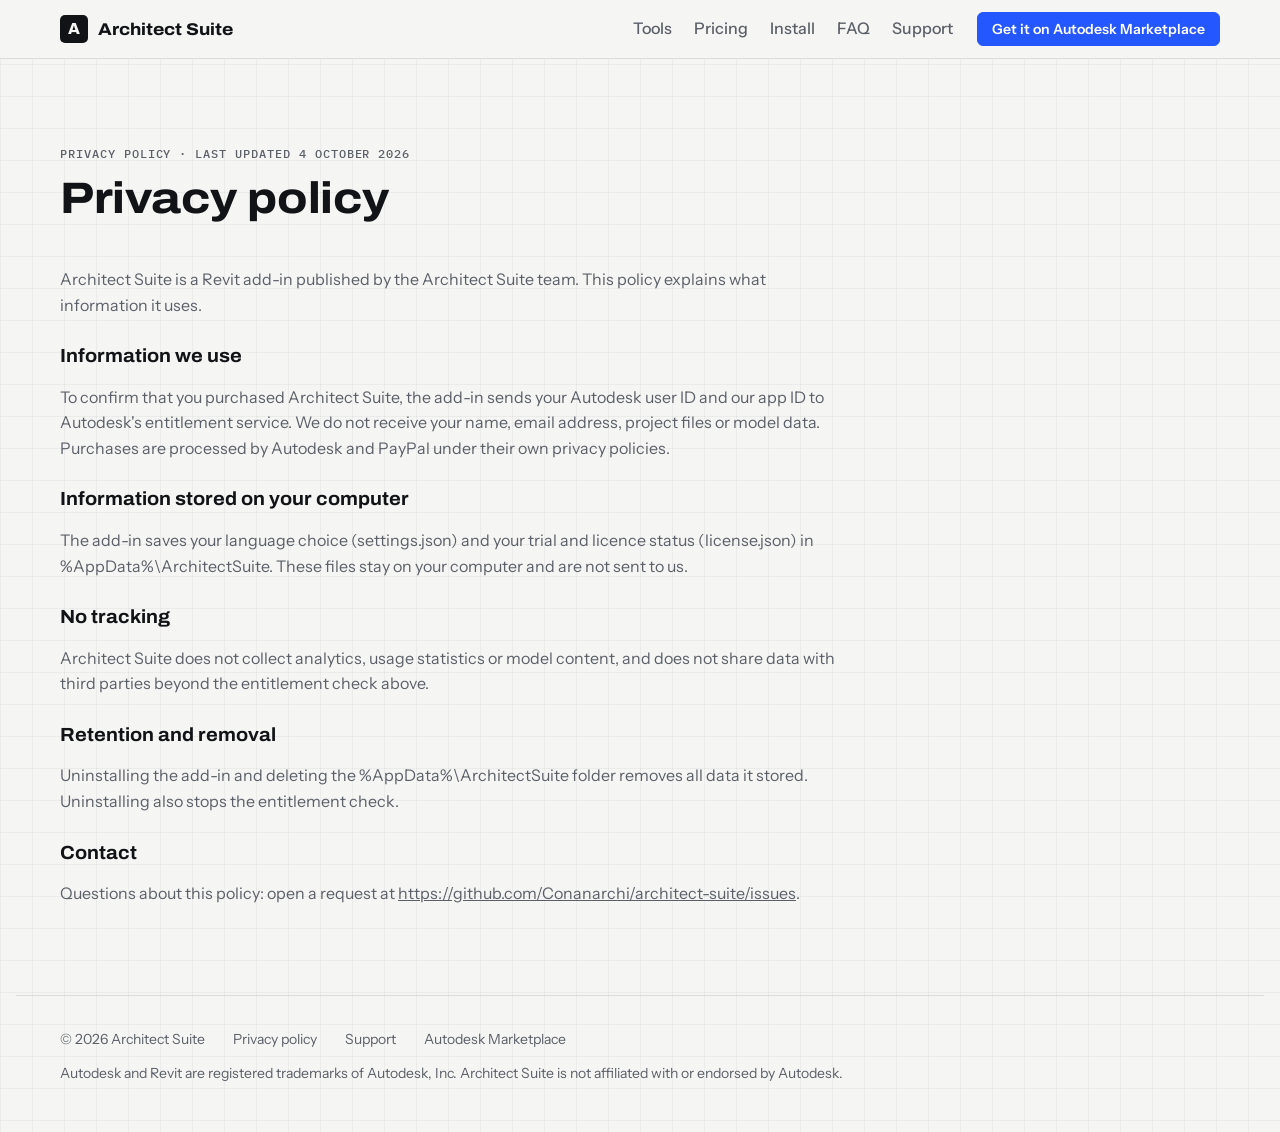
==== privacy.html @ 5c549547 "Add privacy policy page for Architect Suite" ====
<!doctype html>
<html lang="en">
<head>
<meta charset="utf-8">
<meta name="viewport" content="width=device-width, initial-scale=1, viewport-fit=cover">
<meta name="description" content="Architect Suite: nine Revit productivity tools for tagging, numbering, schedules, finish walls, joins and model audit. Revit 2020-2026, five languages.">
<meta property="og:title" content="Architect Suite for Revit">
<meta property="og:description" content="Nine Revit tools, one ribbon tab. 30-day free trial on the Autodesk Marketplace.">
<meta property="og:url" content="https://conanarchi.github.io/architect-suite/">
<title>Architect Suite Privacy Policy</title>
<link rel="preconnect" href="https://fonts.googleapis.com">
<link rel="preconnect" href="https://fonts.gstatic.com" crossorigin>
<link rel="stylesheet" href="https://fonts.googleapis.com/css2?family=Archivo:wdth,wght@100..125,500..800&family=Instrument+Sans:wght@400;500;600&family=IBM+Plex+Mono:wght@400;500&display=swap">
<link rel="stylesheet" href="style.css">
</head>
<body>
<header class="top">
  <div class="wrap">
    <a class="brand" href="index.html"><span class="mark">A</span>Architect Suite</a>
    <nav class="links" aria-label="Sections">
      <a href="index.html#tools">Tools</a><a href="index.html#pricing">Pricing</a><a href="index.html#install">Install</a><a href="index.html#faq">FAQ</a><a href="index.html#support">Support</a>
    </nav>
    <a class="btn primary small" href="https://marketplace.autodesk.com/" target="_blank" rel="noopener">Get it on Autodesk Marketplace</a>
  </div>
</header>
<main class="wrap"><section id="privacy" style="border-top:0">
    <div class="sec-head">
      <span class="label">Privacy policy · last updated 4 October 2026</span>
      <h2>Privacy policy</h2>
    </div>
    <div class="policy">
      <p>Architect Suite is a Revit add-in published by the Architect Suite team. This policy explains what information it uses.</p>
      <h3>Information we use</h3>
      <p>To confirm that you purchased Architect Suite, the add-in sends your Autodesk user ID and our app ID to Autodesk's entitlement service. We do not receive your name, email address, project files or model data. Purchases are processed by Autodesk and PayPal under their own privacy policies.</p>
      <h3>Information stored on your computer</h3>
      <p>The add-in saves your language choice (settings.json) and your trial and licence status (license.json) in %AppData%\ArchitectSuite. These files stay on your computer and are not sent to us.</p>
      <h3>No tracking</h3>
      <p>Architect Suite does not collect analytics, usage statistics or model content, and does not share data with third parties beyond the entitlement check above.</p>
      <h3>Retention and removal</h3>
      <p>Uninstalling the add-in and deleting the %AppData%\ArchitectSuite folder removes all data it stored. Uninstalling also stops the entitlement check.</p>
      <h3>Contact</h3>
      <p>Questions about this policy: open a request at <a href="https://github.com/Conanarchi/architect-suite/issues">https://github.com/Conanarchi/architect-suite/issues</a>.</p>
    </div>
  </section>
</main>
<footer>
  <div class="wrap">
    <span>© 2026 Architect Suite</span>
    <a href="privacy.html">Privacy policy</a>
    <a href="index.html#support">Support</a>
    <a href="https://marketplace.autodesk.com/" target="_blank" rel="noopener">Autodesk Marketplace</a>
    <span class="tm">Autodesk and Revit are registered trademarks of Autodesk, Inc. Architect Suite is not affiliated with or endorsed by Autodesk.</span>
  </div>
</footer>
</body>
</html>
---- style.css ----
body{margin:0} img{max-width:100%} [hidden]{display:none!important}
:root{
--paper:#F5F6F4; --sheet:#FFFFFF; --ink:#121316; --muted:#5B5F67; --line:#D8DBDE; --grid:rgba(18,19,22,.045);
--accent:#2457FF; --accent-ink:#FFFFFF; --accent-soft:#E7ECFF; --ok:#0E8A50;
--chrome:#0B0C0E; --chrome-fg:#F2F3F5; --chrome-muted:#8E929A;
--display:"Archivo","Arial Narrow",Arial,sans-serif;
--body:"Instrument Sans","Segoe UI",Arial,sans-serif;
--mono:"IBM Plex Mono",Consolas,"Courier New",monospace;
--icon-filter:none;
}
@media (prefers-color-scheme: dark){:root:not([data-theme="light"]){
--paper:#0E0F12; --sheet:#16181C; --ink:#EDEEF0; --muted:#9A9EA6; --line:#2B2E34; --grid:rgba(237,238,240,.04);
--accent:#7A93FF; --accent-ink:#0E0F12; --accent-soft:#1C2340; --ok:#3CCB86;
--chrome:#050506; --chrome-fg:#F2F3F5; --chrome-muted:#8E929A; --icon-filter:invert(1); color-scheme:dark}}
:root[data-theme="dark"]{
--paper:#0E0F12; --sheet:#16181C; --ink:#EDEEF0; --muted:#9A9EA6; --line:#2B2E34; --grid:rgba(237,238,240,.04);
--accent:#7A93FF; --accent-ink:#0E0F12; --accent-soft:#1C2340; --ok:#3CCB86;
--chrome:#050506; --chrome-fg:#F2F3F5; --chrome-muted:#8E929A; --icon-filter:invert(1); color-scheme:dark}
*{box-sizing:border-box}
html{scroll-behavior:smooth}
@media (prefers-reduced-motion: reduce){html{scroll-behavior:auto}}
body{background:var(--paper);color:var(--ink);font:16px/1.6 var(--body);
background-image:linear-gradient(var(--grid) 1px,transparent 1px),linear-gradient(90deg,var(--grid) 1px,transparent 1px);
background-size:32px 32px;padding-inline:16px}
.wrap{max-width:1160px;margin-inline:auto}
a{color:inherit}
h1,h2,h3{font-family:var(--display);text-wrap:balance;margin:0;line-height:1.08}
h2{font-size:clamp(28px,4vw,44px);font-stretch:112%;font-weight:750;letter-spacing:-.01em}
h3{font-size:19px;font-weight:700;font-stretch:105%}
p{margin:0}
.label{font:500 12px/1.2 var(--mono);letter-spacing:.08em;text-transform:uppercase;color:var(--muted)}
.lead{color:var(--muted);font-size:18px;max-width:62ch}
:focus-visible{outline:2px solid var(--accent);outline-offset:3px;border-radius:4px}
.btn{display:inline-flex;align-items:center;gap:8px;font:600 15px/1 var(--body);text-decoration:none;
padding:13px 20px;border-radius:6px;border:1.5px solid var(--ink);color:var(--ink);background:transparent;cursor:pointer;transition:transform .15s ease,background .15s ease}
.btn:hover{transform:translateY(-1px)}
.btn.primary{background:var(--accent);border-color:var(--accent);color:var(--accent-ink)}
.btn.small{padding:9px 14px;font-size:14px}
header.top{position:sticky;top:env(safe-area-inset-top,0px);z-index:10;background:color-mix(in srgb,var(--paper) 88%,transparent);
backdrop-filter:blur(8px);border-bottom:1px solid var(--line);margin-inline:-16px;padding:12px 16px}
header.top .wrap{display:flex;align-items:center;gap:24px}
.brand{display:flex;align-items:center;gap:10px;text-decoration:none;font:750 17px/1 var(--display);font-stretch:110%}
.mark{width:28px;height:28px;border-radius:5px;background:var(--ink);color:var(--paper);display:grid;place-items:center;font:800 16px/1 var(--display)}
nav.links{display:flex;gap:22px;margin-left:auto}
nav.links a{text-decoration:none;font-weight:500;color:var(--muted)}
nav.links a:hover{color:var(--ink)}
@media (max-width:820px){nav.links{display:none} header.top .btn{margin-left:auto}}
section{padding-block:88px}
section+section{border-top:1px solid var(--line)}
.sec-head{display:flex;flex-direction:column;gap:14px;margin-bottom:44px}
.hero{padding-block:64px 72px}
.hero-grid{display:grid;grid-template-columns:minmax(0,1fr) minmax(0,1.12fr);gap:56px;align-items:center}
@media (max-width:960px){.hero-grid{grid-template-columns:1fr}}
.hero h1{font-size:clamp(40px,6.2vw,76px);font-weight:800;font-stretch:118%;letter-spacing:-.02em}
.hero h1 em{font-style:normal;color:var(--accent)}
.hero .copy{display:flex;flex-direction:column;gap:24px;min-width:0}
.cta-row{display:flex;flex-wrap:wrap;gap:12px}
.specs{display:grid;grid-template-columns:repeat(4,auto);gap:0;border:1px solid var(--line);background:var(--sheet);width:max-content;max-width:100%}
.specs div{padding:10px 16px;border-left:1px solid var(--line);display:flex;flex-direction:column;gap:2px}
.specs div:first-child{border-left:0}
.specs b{font:700 18px/1.1 var(--display);font-variant-numeric:tabular-nums}
@media (max-width:560px){.specs{grid-template-columns:repeat(2,auto)} .specs div:nth-child(3){border-left:0} .specs div:nth-child(n+3){border-top:1px solid var(--line)}}
.mock-frame{position:relative;min-width:0}
.mock{border:1px solid var(--chrome);border-radius:6px;overflow:hidden;background:var(--sheet);box-shadow:0 30px 60px -30px rgba(0,0,0,.35);font-size:12.5px}
.mock .bar{background:var(--chrome);color:var(--chrome-fg);display:flex;align-items:center;gap:8px;padding:9px 12px;font-weight:600}
.mock .bar .m{width:18px;height:18px;border-radius:3px;background:var(--chrome-fg);color:var(--chrome);display:grid;place-items:center;font:800 11px/1 var(--display)}
.mock .bar .crumb{color:var(--chrome-muted);font-weight:500}
.mock .bar .lang{margin-left:auto;border:1px solid #3F3F46;border-radius:3px;padding:3px 22px 3px 8px;color:var(--chrome-fg);font-weight:500}
.mock .body{display:grid;grid-template-columns:150px minmax(0,1fr)}
.mock .side{border-right:1px solid var(--line);padding:10px 0;display:flex;flex-direction:column}
.mock .side span{display:flex;align-items:center;gap:8px;padding:6px 12px;font-weight:600}
.mock .side span.on{background:var(--paper);box-shadow:inset 3px 0 0 var(--ink)}
.mock .side .ic{width:15px;height:15px;flex:none}
.mock .page{padding:14px 16px;display:flex;flex-direction:column;gap:10px;min-width:0}
.mock .page h4{margin:0;font:800 18px/1 var(--display);font-stretch:110%}
.mock .cols{display:grid;grid-template-columns:1fr 1fr;gap:10px}
.mock .card{border:1px solid var(--line);border-radius:4px;padding:10px;display:flex;flex-direction:column;gap:6px}
.mock .card .label{font-size:10px}
.cb{display:flex;align-items:center;gap:7px}
.cb i{width:12px;height:12px;border:1.5px solid var(--muted);border-radius:2px;flex:none}
.cb i.x{background:var(--ink);border-color:var(--ink)}
.dd{border:1px solid var(--line);border-radius:3px;padding:2px 6px;color:var(--muted);font-size:11px;margin-left:auto;white-space:nowrap;overflow:hidden;text-overflow:ellipsis;max-width:110px}
.mock .foot{border-top:1px solid var(--line);display:flex;align-items:center;gap:8px;padding:9px 14px;color:var(--muted)}
.mock .foot .dot{width:7px;height:7px;border-radius:50%;background:var(--ok)}
.mock .foot .run{margin-left:auto;background:var(--chrome);color:var(--chrome-fg);border-radius:3px;padding:6px 16px;font-weight:600}
@media (max-width:560px){.mock .body{grid-template-columns:1fr} .mock .side{display:none} .mock .cols{grid-template-columns:1fr}}
.titleblock{position:absolute;right:-10px;bottom:-26px;background:var(--sheet);border:1.5px solid var(--ink);display:grid;grid-template-columns:auto auto;font:500 10.5px/1.3 var(--mono);text-transform:uppercase;letter-spacing:.06em}
.titleblock div{padding:5px 9px;border-left:1px solid var(--line);border-top:1px solid var(--line)}
.titleblock div:nth-child(odd){border-left:0;color:var(--muted)}
.titleblock div:nth-child(-n+2){border-top:0}
@media (max-width:560px){.titleblock{position:static;margin-top:10px;width:max-content}}
.tools{display:grid;grid-template-columns:repeat(3,minmax(0,1fr));gap:1px;background:var(--line);border:1px solid var(--line)}
@media (max-width:900px){.tools{grid-template-columns:repeat(2,minmax(0,1fr))}}
@media (max-width:600px){.tools{grid-template-columns:1fr}}
.tool{background:var(--sheet);padding:26px;display:flex;flex-direction:column;gap:12px;min-width:0}
.tool .head{display:flex;align-items:center;gap:12px}
.tool .ic{width:28px;height:28px;flex:none}
.tool .tag{margin-left:auto;font:500 11px/1 var(--mono);letter-spacing:.06em;text-transform:uppercase;border:1px solid var(--line);border-radius:20px;padding:5px 9px;color:var(--muted);white-space:nowrap}
.tool .tag.free{border-color:var(--ok);color:var(--ok)}
.tool p{color:var(--muted)}
.tool ul{margin:0;padding-left:18px;color:var(--ink);font-size:15px;display:flex;flex-direction:column;gap:4px}
.steps{display:grid;grid-template-columns:repeat(4,minmax(0,1fr));gap:24px;counter-reset:s}
@media (max-width:900px){.steps{grid-template-columns:repeat(2,minmax(0,1fr))}}
@media (max-width:520px){.steps{grid-template-columns:1fr}}
.step{border-top:2px solid var(--ink);padding-top:16px;display:flex;flex-direction:column;gap:8px;min-width:0}
.step .n{font:500 13px/1 var(--mono);color:var(--accent)}
.step p{color:var(--muted)}
.langs{display:flex;flex-wrap:wrap;gap:10px;margin-top:8px}
.langs span{font:700 22px/1 var(--display);font-stretch:105%;padding:12px 18px;border:1.5px solid var(--line);border-radius:6px;background:var(--sheet)}
.langs span:first-child{border-color:var(--ink)}
.plans{display:grid;grid-template-columns:repeat(3,minmax(0,1fr));gap:20px;align-items:stretch}
@media (max-width:900px){.plans{grid-template-columns:1fr}}
.plan{background:var(--sheet);border:1px solid var(--line);border-radius:8px;padding:28px;display:flex;flex-direction:column;gap:16px;min-width:0}
.plan.best{border:2px solid var(--accent)}
.plan .price{font:800 44px/1 var(--display);font-stretch:110%;font-variant-numeric:tabular-nums}
.plan .price small{font:500 15px/1 var(--body);color:var(--muted);margin-left:4px}
.plan .was{color:var(--muted);font-size:14px}
.plan ul{margin:0;padding-left:18px;display:flex;flex-direction:column;gap:6px;flex:1}
.plan .pill{align-self:flex-start;font:600 12px/1 var(--mono);letter-spacing:.05em;text-transform:uppercase;background:var(--accent-soft);color:var(--accent);padding:6px 10px;border-radius:20px}
.trialnote{margin-top:20px;color:var(--muted)}
.install{display:grid;grid-template-columns:minmax(0,1.2fr) minmax(0,1fr);gap:48px}
@media (max-width:860px){.install{grid-template-columns:1fr}}
.install ol{margin:0;padding-left:22px;display:flex;flex-direction:column;gap:12px}
.req{background:var(--sheet);border:1px solid var(--line);border-radius:8px;overflow:hidden}
.req table{width:100%;border-collapse:collapse;font-size:15px}
.req th,.req td{text-align:left;padding:11px 16px;border-top:1px solid var(--line);vertical-align:top}
.req tr:first-child th,.req tr:first-child td{border-top:0}
.req th{font:500 12px/1.4 var(--mono);text-transform:uppercase;letter-spacing:.06em;color:var(--muted);width:38%}
.faq{display:flex;flex-direction:column;border-top:1px solid var(--line);max-width:860px}
.faq details{border-bottom:1px solid var(--line);padding:18px 0}
.faq summary{cursor:pointer;font-weight:600;font-size:17px;list-style:none;display:flex;justify-content:space-between;gap:16px}
.faq summary::after{content:"+";font:500 20px/1 var(--mono);color:var(--muted)}
.faq details[open] summary::after{content:"−"}
.faq details p{margin-top:10px;color:var(--muted);max-width:68ch}
.support{display:flex;flex-wrap:wrap;gap:16px;align-items:center}
.addr{font:500 18px/1 var(--mono);background:var(--sheet);border:1px solid var(--line);padding:14px 16px;border-radius:6px;user-select:all}
.policy{max-width:72ch;display:flex;flex-direction:column;gap:18px}
.policy h3{margin-top:10px}
.policy p{color:var(--muted)}
footer{border-top:1px solid var(--line);padding-block:32px 48px;color:var(--muted);font-size:14px}
footer .wrap{display:flex;flex-wrap:wrap;gap:12px 28px;align-items:center}
footer a{text-decoration:none}
footer .tm{flex-basis:100%}
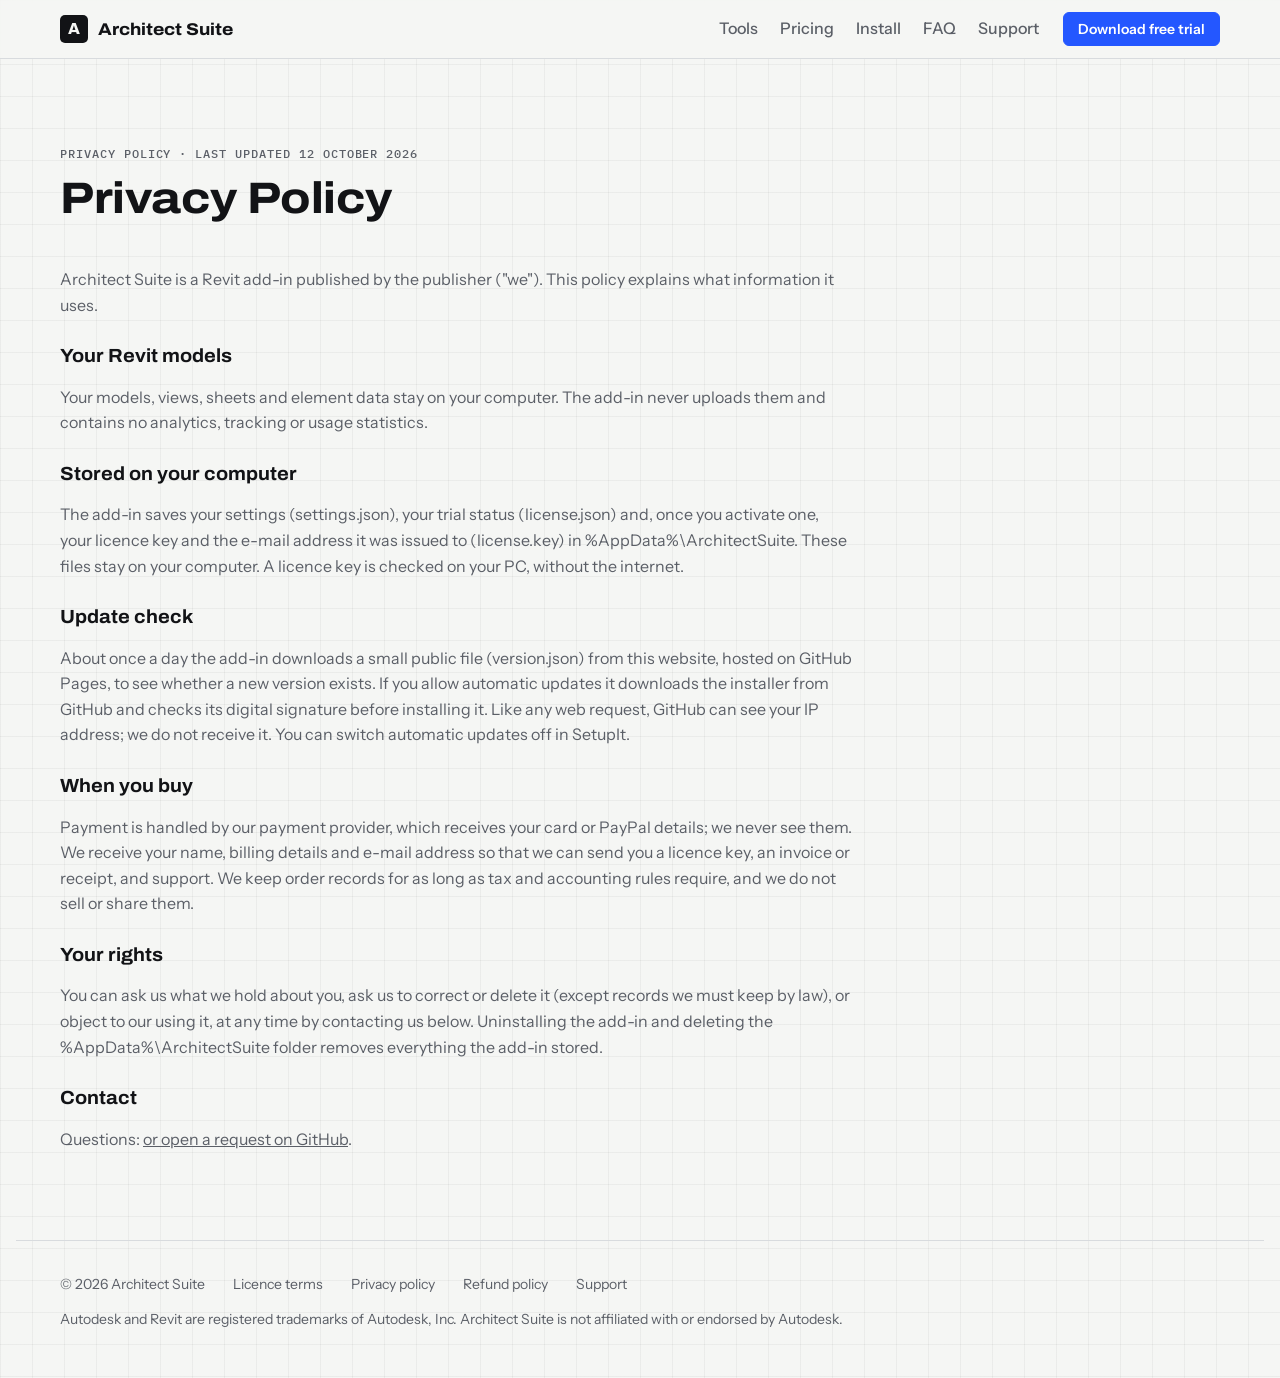
==== commit 8ecd4b14: "Website: direct sales (pricing plans, config file, terms/refund/privacy pages) Co-Authored-By: Claud" ====
--- a/privacy.html
+++ b/privacy.html
@@ -3,10 +3,10 @@
 <head>
 <meta charset="utf-8">
 <meta name="viewport" content="width=device-width, initial-scale=1, viewport-fit=cover">
-<meta name="description" content="Architect Suite: nine Revit productivity tools for tagging, numbering, schedules, finish walls, joins and model audit. Revit 2020-2026, five languages.">
-<meta property="og:title" content="Architect Suite for Revit">
-<meta property="og:description" content="Nine Revit tools, one ribbon tab. 30-day free trial on the Autodesk Marketplace.">
-<meta property="og:url" content="https://conanarchi.github.io/architect-suite/">
+<meta name="description" content="What Architect Suite stores, what it sends, and what the seller receives when you buy.">
+<meta property="og:title" content="Architect Suite Privacy Policy">
+<meta property="og:description" content="What Architect Suite stores, what it sends, and what the seller receives when you buy.">
+<meta property="og:url" content="https://conanarchi.github.io/architect-suite/privacy.html">
 <title>Architect Suite Privacy Policy</title>
 <link rel="preconnect" href="https://fonts.googleapis.com">
 <link rel="preconnect" href="https://fonts.gstatic.com" crossorigin>
@@ -20,37 +20,42 @@
     <nav class="links" aria-label="Sections">
       <a href="index.html#tools">Tools</a><a href="index.html#pricing">Pricing</a><a href="index.html#install">Install</a><a href="index.html#faq">FAQ</a><a href="index.html#support">Support</a>
     </nav>
-    <a class="btn primary small" href="https://marketplace.autodesk.com/" target="_blank" rel="noopener">Get it on Autodesk Marketplace</a>
+    <a class="btn primary small" data-link="download" href="index.html#install">Download free trial</a>
   </div>
 </header>
-<main class="wrap"><section id="privacy" style="border-top:0">
+<main class="wrap"><section style="border-top:0">
     <div class="sec-head">
-      <span class="label">Privacy policy · last updated 4 October 2026</span>
-      <h2>Privacy policy</h2>
+      <span class="label">Privacy Policy · last updated <span data-cfg="lastUpdated">12 October 2026</span></span>
+      <h2>Privacy Policy</h2>
     </div>
     <div class="policy">
-      <p>Architect Suite is a Revit add-in published by the Architect Suite team. This policy explains what information it uses.</p>
-      <h3>Information we use</h3>
-      <p>To confirm that you purchased Architect Suite, the add-in sends your Autodesk user ID and our app ID to Autodesk's entitlement service. We do not receive your name, email address, project files or model data. Purchases are processed by Autodesk and PayPal under their own privacy policies.</p>
-      <h3>Information stored on your computer</h3>
-      <p>The add-in saves your language choice (settings.json) and your trial and licence status (license.json) in %AppData%\ArchitectSuite. These files stay on your computer and are not sent to us.</p>
-      <h3>No tracking</h3>
-      <p>Architect Suite does not collect analytics, usage statistics or model content, and does not share data with third parties beyond the entitlement check above.</p>
-      <h3>Retention and removal</h3>
-      <p>Uninstalling the add-in and deleting the %AppData%\ArchitectSuite folder removes all data it stored. Uninstalling also stops the entitlement check.</p>
+      <p>Architect Suite is a Revit add-in published by <span data-cfg="legalName">the publisher</span> ("we"). This policy explains what information it uses.</p>
+      <h3>Your Revit models</h3>
+      <p>Your models, views, sheets and element data stay on your computer. The add-in never uploads them and contains no analytics, tracking or usage statistics.</p>
+      <h3>Stored on your computer</h3>
+      <p>The add-in saves your settings (settings.json), your trial status (license.json) and, once you activate one, your licence key and the e-mail address it was issued to (license.key) in %AppData%\ArchitectSuite. These files stay on your computer. A licence key is checked on your PC, without the internet.</p>
+      <h3>Update check</h3>
+      <p>About once a day the add-in downloads a small public file (version.json) from this website, hosted on GitHub Pages, to see whether a new version exists. If you allow automatic updates it downloads the installer from GitHub and checks its digital signature before installing it. Like any web request, GitHub can see your IP address; we do not receive it. You can switch automatic updates off in SetupIt.</p>
+      <h3>When you buy</h3>
+      <p>Payment is handled by our payment provider, which receives your card or PayPal details; we never see them. We receive your name, billing details and e-mail address so that we can send you a licence key, an invoice or receipt, and support. We keep order records for as long as tax and accounting rules require, and we do not sell or share them.</p>
+      <h3>Your rights</h3>
+      <p>You can ask us what we hold about you, ask us to correct or delete it (except records we must keep by law), or object to our using it, at any time by contacting us below. Uninstalling the add-in and deleting the %AppData%\ArchitectSuite folder removes everything the add-in stored.</p>
       <h3>Contact</h3>
-      <p>Questions about this policy: open a request at <a href="https://github.com/Conanarchi/architect-suite/issues">https://github.com/Conanarchi/architect-suite/issues</a>.</p>
+      <p>Questions: <a data-link="email" href="#"></a> <a data-link="issues" href="#">or open a request on GitHub</a>.<span data-cfg-show="country"> Publisher located in <span data-cfg="country"></span>.</span></p>
     </div>
   </section>
 </main>
 <footer>
   <div class="wrap">
-    <span>© 2026 Architect Suite</span>
+    <span>© 2026 <span data-cfg="legalName">Architect Suite</span></span>
+    <a href="terms.html">Licence terms</a>
     <a href="privacy.html">Privacy policy</a>
+    <a href="refund.html">Refund policy</a>
     <a href="index.html#support">Support</a>
-    <a href="https://marketplace.autodesk.com/" target="_blank" rel="noopener">Autodesk Marketplace</a>
     <span class="tm">Autodesk and Revit are registered trademarks of Autodesk, Inc. Architect Suite is not affiliated with or endorsed by Autodesk.</span>
   </div>
 </footer>
+<script src="site-config.js"></script>
+<script src="site.js"></script>
 </body>
 </html>
--- a/style.css
+++ b/style.css
@@ -108,8 +108,10 @@
 .langs{display:flex;flex-wrap:wrap;gap:10px;margin-top:8px}
 .langs span{font:700 22px/1 var(--display);font-stretch:105%;padding:12px 18px;border:1.5px solid var(--line);border-radius:6px;background:var(--sheet)}
 .langs span:first-child{border-color:var(--ink)}
-.plans{display:grid;grid-template-columns:repeat(3,minmax(0,1fr));gap:20px;align-items:stretch}
-@media (max-width:900px){.plans{grid-template-columns:1fr}}
+.plans{display:grid;grid-template-columns:repeat(4,minmax(0,1fr));gap:20px;align-items:stretch}
+@media (max-width:1100px){.plans{grid-template-columns:repeat(2,minmax(0,1fr))}}
+@media (max-width:640px){.plans{grid-template-columns:1fr}}
+.btn[aria-disabled="true"]{opacity:.5;cursor:not-allowed;pointer-events:none}
 .plan{background:var(--sheet);border:1px solid var(--line);border-radius:8px;padding:28px;display:flex;flex-direction:column;gap:16px;min-width:0}
 .plan.best{border:2px solid var(--accent)}
 .plan .price{font:800 44px/1 var(--display);font-stretch:110%;font-variant-numeric:tabular-nums}
